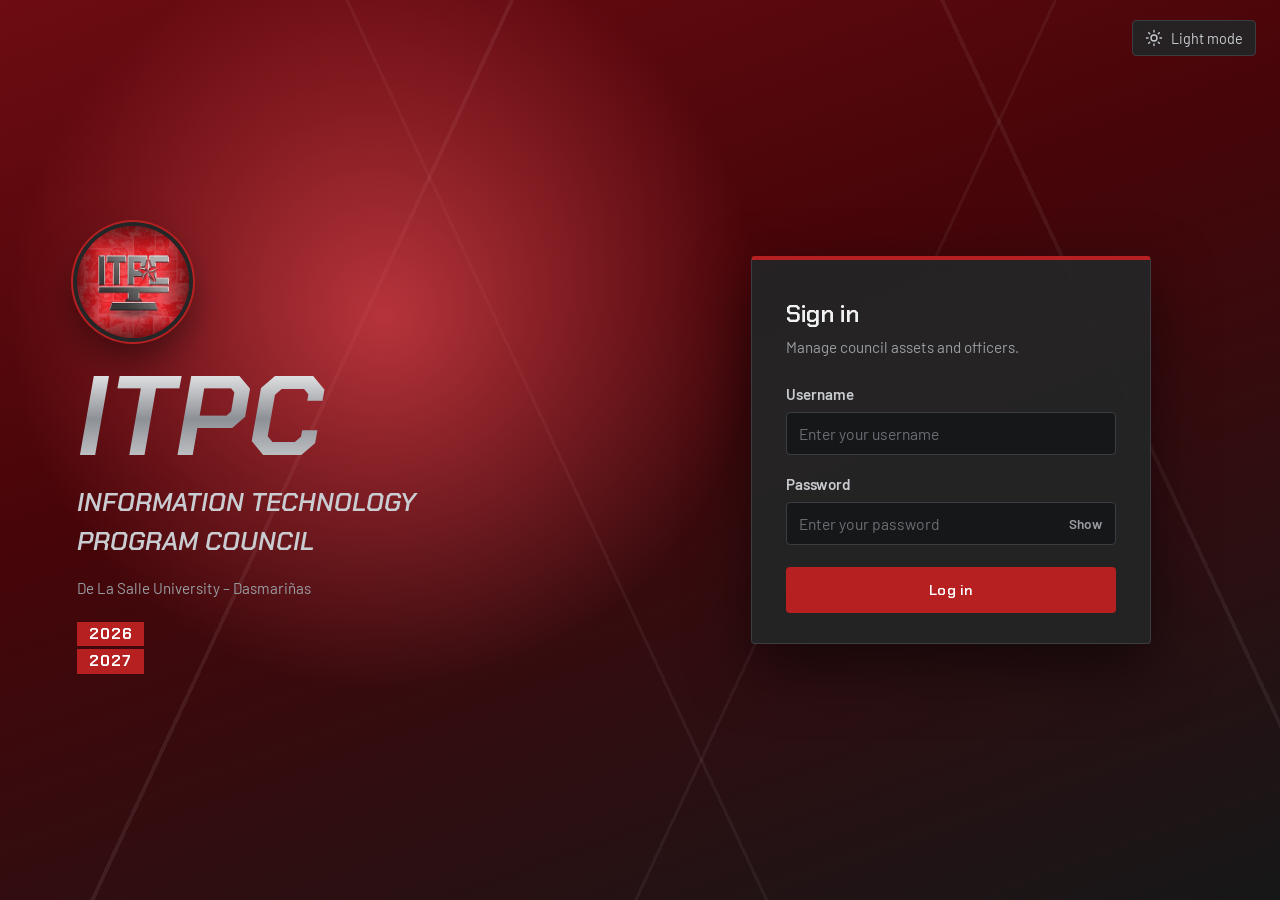
==== index.html @ 414f59ed "return of files changes: returning the files to the new repository." ====
<!doctype html>
<html lang="en">
  <head>
    <meta charset="UTF-8" />
    <meta name="viewport" content="width=device-width, initial-scale=1.0" />
    <title>ITPC — Log in</title>
    <link rel="icon" type="image/png" href="assets/favicon.png" />
    <link rel="preconnect" href="https://fonts.googleapis.com" />
    <link rel="preconnect" href="https://fonts.gstatic.com" crossorigin />
    <link
      href="https://fonts.googleapis.com/css2?family=Barlow:wght@400;500;600&family=Chakra+Petch:ital,wght@0,500;0,600;0,700;1,600;1,700&display=swap"
      rel="stylesheet"
    />
    <script>
      document.documentElement.setAttribute(
        "data-theme",
        localStorage.getItem("itpc_theme") || "dark",
      );
    </script>
    <link rel="stylesheet" href="css/style.css" />
  </head>
  <body>
    <!--
    LOGIN PAGE
    - Front-end only. Accounts are stored as salted password hashes in
      js/auth.js (ACCOUNTS); the login check, lockout and sessions live there too.
    - The red glow follows your mouse (see setupLoginSpotlight in main.js).
  -->

    <main class="login-screen" id="loginScreen">
      <button
        type="button"
        class="theme-toggle"
        id="themeToggle"
        aria-pressed="false"
      >
        <svg class="to-light" viewBox="0 0 24 24" aria-hidden="true">
          <circle cx="12" cy="12" r="4" />
          <path
            d="M12 2v2M12 20v2M4.9 4.9l1.4 1.4M17.7 17.7l1.4 1.4M2 12h2M20 12h2M4.9 19.1l1.4-1.4M17.7 6.3l1.4-1.4"
          />
        </svg>
        <svg class="to-dark" viewBox="0 0 24 24" aria-hidden="true">
          <path d="M21 12.8A9 9 0 1 1 11.2 3a7 7 0 0 0 9.8 9.8z" />
        </svg>
        <span class="to-light">Light mode</span>
        <span class="to-dark">Dark mode</span>
      </button>
      <div class="login-bg" aria-hidden="true"></div>

      <section class="login-hero">
        <img
          class="hero-logo"
          src="assets/itpc-logo.png"
          alt="ITPC logo"
          width="112"
          height="112"
        />
        <h1 class="wordmark">ITPC</h1>
        <p class="hero-name">Information Technology Program Council</p>
        <p class="hero-school">De La Salle University – Dasmariñas</p>
        <div class="year-tags" aria-label="Academic year 2026 to 2027">
          <span>2026</span><span>2027</span>
        </div>
      </section>

      <section class="login-card" id="loginCard">
        <h2>Sign in</h2>
        <p>Manage council assets and officers.</p>

        <p id="loginNotice" class="form-notice" role="status" hidden></p>

        <form id="loginForm" novalidate>
          <div class="form-field">
            <label for="username">Username</label>
            <input
              type="text"
              id="username"
              name="username"
              placeholder="Enter your username"
              autocomplete="username"
            />
          </div>

          <div class="form-field">
            <label for="password">Password</label>
            <div class="password-wrap">
              <input
                type="password"
                id="password"
                name="password"
                placeholder="Enter your password"
                autocomplete="current-password"
              />
              <button
                type="button"
                class="toggle-password"
                id="togglePassword"
                aria-label="Show password"
              >
                Show
              </button>
            </div>
          </div>

          <p id="loginError" class="form-error" role="alert" hidden></p>

          <button type="submit" class="btn btn-primary">Log in</button>
        </form>
      </section>
    </main>

    <!-- auth.js must come first: main.js depends on it -->
    <script src="js/auth.js"></script>
    <script src="js/main.js"></script>
  </body>
</html>
---- css/style.css ----
/* ==========================================================================
   ITPC ERP — Stylesheet
   Colors are taken from the DLSUD ITPC Facebook page (red banner, charcoal
   profile area, brushed-steel lettering).

   Sections: 1 Tokens & base · 2 Typography · 3 Layout · 4 Sidebar ·
   5 Buttons & forms · 6 Cards & panels · 7 Toolbar · 8 Table ·
   9 Dashboard widgets · 10 Toast & modals · 11 Login · 12 Motion ·
   13 Responsive
   ========================================================================== */

/* ---------- 1. Tokens & base ----------
   Every color lives here as a CSS variable. To re-theme the site, change
   these values only — nothing else in the file has a hardcoded color
   (except a few rgba() shadows). */
:root {
  /* Brand palette (sampled from the ITPC page) */
  --crimson: #b62021; /* main red of the banner */
  --crimson-bright: #da434c; /* highlight red, hover states */
  --maroon: #470509; /* deep red, backgrounds & glows */

  --ink: #161718; /* page background */
  --charcoal: #232527; /* panels (same dark as the FB profile area) */
  --charcoal-raised: #2c2f32; /* inputs, hovered rows */
  --line: #3a3d42; /* borders and dividers */

  --steel: #9a9ea3; /* muted text (the brushed-metal gray) */
  --steel-light: #c9ccd0;
  --text: #f1f2f3;

  --ok: #56b587; /* "In Stock" / "Active" */
  --ok-soft: rgba(86, 181, 135, 0.14);
  --danger-soft: rgba(218, 67, 76, 0.16);

  /* Fonts. Chakra Petch is the closest free match to the angular, italic
     lettering on the ITPC banner. Barlow is the readable body font. */
  --font-display: "Chakra Petch", "Bahnschrift", "Segoe UI", Arial, sans-serif;
  --font-body: "Barlow", "Segoe UI", Roboto, Helvetica, Arial, sans-serif;

  --radius: 4px;
  --sidebar-width: 244px;
  --transition: 0.18s ease;

  /* Tokens for colors that used to be hardcoded (so light mode can change them) */
  --hover-text: #ffffff;
  --hover-bg: rgba(255, 255, 255, 0.05);
  --placeholder: #6b6f75;
  --on-accent: #ffffff; /* text that sits on crimson/maroon */
  --login-card-bg: rgba(35, 37, 39, 0.92);
  --login-wash: linear-gradient(
    160deg,
    #6d0c12 0%,
    var(--maroon) 40%,
    var(--ink) 100%
  );
  --wordmark-grad: linear-gradient(
    180deg,
    #f3f4f5 0%,
    #8d9095 52%,
    #cfd1d4 100%
  );

  color-scheme: dark; /* makes native dropdowns, scrollbars, number spinners dark */
}

/* Light theme: only the variables change. Toggled by data-theme="light" on <html>. */
:root[data-theme="light"] {
  --crimson-bright: #c62830; /* slightly deeper so it's readable on white */

  --ink: #f2f3f5;
  --charcoal: #ffffff;
  --charcoal-raised: #eceef1;
  --line: #d6d9de;

  --steel: #5f646b;
  --steel-light: #3c4045;
  --text: #1b1c1e;

  --ok: #2e8f63;
  --ok-soft: rgba(46, 143, 99, 0.14);
  --danger-soft: rgba(182, 32, 33, 0.1);

  --hover-text: #111213;
  --hover-bg: rgba(0, 0, 0, 0.05);
  --placeholder: #8a8f96;
  --login-card-bg: rgba(255, 255, 255, 0.94);
  --login-wash: linear-gradient(
    160deg,
    #f4d3d6 0%,
    #f3e3e4 40%,
    var(--ink) 100%
  );
  --wordmark-grad: linear-gradient(
    180deg,
    #4a4d52 0%,
    #1f2226 52%,
    #5b5f65 100%
  );

  color-scheme: light;
}

* {
  box-sizing: border-box;
  margin: 0;
  padding: 0;
}

body {
  font-family: var(--font-body);
  color: var(--text);
  background: var(--ink);
  line-height: 1.5;
  -webkit-font-smoothing: antialiased;
}

a {
  color: inherit;
  text-decoration: none;
}

ul {
  list-style: none;
}

img {
  max-width: 100%;
  display: block;
}

button {
  font-family: inherit;
}

:focus-visible {
  outline: 2px solid var(--crimson-bright);
  outline-offset: 2px;
}

/* ---------- 2. Typography ----------
   Headings copy the banner: bold, italic, angular. */
h1 {
  font-family: var(--font-display);
  font-size: 2rem;
  font-weight: 700;
  font-style: italic;
  text-transform: uppercase;
  letter-spacing: 0.01em;
  line-height: 1.1;
}

h2 {
  font-family: var(--font-display);
  font-size: 1.2rem;
  font-weight: 600;
}

h3 {
  font-family: var(--font-display);
  font-size: 1.05rem;
  font-weight: 600;
}

p,
label,
td,
th {
  font-size: 0.95rem;
}
small {
  font-size: 0.8rem;
  color: var(--steel);
}

/* ---------- 3. App shell layout ---------- */
.app-shell {
  display: flex;
  min-height: 100vh;
}

.main-content {
  flex: 1;
  min-width: 0;
  padding: 36px 44px 56px;
  max-width: 1180px;
}

.page-header {
  display: flex;
  justify-content: space-between;
  align-items: flex-end;
  flex-wrap: wrap;
  gap: 14px;
  margin-bottom: 28px;
}

.page-header p {
  color: var(--steel);
  margin-top: 6px;
}

/* The little red bar under each page title echoes the red "2026/2027"
   blocks on the banner. */
.page-header h1::after {
  content: "";
  display: block;
  width: 56px;
  height: 4px;
  margin-top: 10px;
  background: var(--crimson);
  transform: skewX(-25deg);
}

/* ---------- 4. Sidebar ---------- */
.sidebar {
  width: var(--sidebar-width);
  background: var(--charcoal);
  border-right: 1px solid var(--line);
  flex-shrink: 0;
  padding: 24px 0 20px;
  display: flex;
  flex-direction: column;
  position: sticky;
  top: 0;
  height: 100vh; /* stays put while the page content scrolls */
}

.sidebar-brand {
  display: flex;
  align-items: center;
  gap: 12px;
  padding: 0 22px 22px;
  border-bottom: 1px solid var(--line);
  margin-bottom: 14px;
}

.sidebar-brand img {
  width: 42px;
  height: 42px;
  border-radius: 50%;
  box-shadow:
    0 0 0 2px var(--ink),
    0 0 0 3px var(--crimson);
}

.brand-text strong {
  display: block;
  font-family: var(--font-display);
  font-style: italic;
  font-size: 1.35rem;
  line-height: 1;
  letter-spacing: 0.04em;
}

.brand-text small {
  display: block;
  margin-top: 4px;
}

.sidebar-nav {
  flex: 1;
}

.sidebar-nav li a {
  display: flex;
  align-items: center;
  gap: 12px;
  padding: 12px 22px;
  font-size: 0.98rem;
  color: var(--steel-light);
  border-left: 3px solid transparent;
  transition:
    background var(--transition),
    padding-left var(--transition),
    color var(--transition);
}

.sidebar-nav li a:hover {
  background: var(--hover-bg);
  padding-left: 27px;
  color: var(--hover-text);
}

/* main.js adds this class to the link of the page you're on */
.sidebar-nav li a.is-active {
  background: linear-gradient(90deg, rgba(182, 32, 33, 0.28), transparent);
  border-left-color: var(--crimson-bright);
  color: var(--hover-text);
  font-weight: 600;
}

.nav-icon {
  width: 19px;
  height: 19px;
  flex-shrink: 0;
  fill: none;
  stroke: currentColor;
  stroke-width: 1.8;
  stroke-linecap: round;
  stroke-linejoin: round;
}

.sidebar-footer {
  padding: 14px 22px 0;
  border-top: 1px solid var(--line);
}

.user-chip {
  display: flex;
  align-items: center;
  gap: 10px;
  margin-bottom: 6px;
}

.user-avatar {
  width: 34px;
  height: 34px;
  border-radius: 50%;
  display: grid;
  place-items: center;
  background: var(--crimson);
  color: var(--on-accent);
  font-family: var(--font-display);
  font-weight: 700;
  flex-shrink: 0;
}

.user-chip strong {
  display: block;
  font-size: 0.95rem;
  line-height: 1.2;
}

.sidebar-footer a {
  display: block;
  padding: 8px 0;
  font-size: 0.9rem;
  color: var(--steel);
  transition: color var(--transition);
}

.sidebar-footer a:hover {
  color: var(--crimson-bright);
}

/* ---------- 5. Buttons & forms ---------- */
.btn {
  display: inline-block;
  padding: 10px 20px;
  border-radius: var(--radius);
  border: 1px solid transparent;
  font-family: var(--font-display);
  font-size: 0.9rem;
  font-weight: 600;
  letter-spacing: 0.03em;
  cursor: pointer;
  transition:
    background var(--transition),
    transform var(--transition),
    box-shadow var(--transition),
    border-color var(--transition);
}

.btn:hover {
  transform: translateY(-1px);
}
.btn:active {
  transform: translateY(0);
}

.btn-primary {
  background: var(--crimson);
  color: #ffffff;
}

.btn-primary:hover {
  background: var(--crimson-bright);
  box-shadow: 0 4px 16px rgba(218, 67, 76, 0.35);
}

.btn-secondary {
  background: transparent;
  border-color: var(--line);
  color: var(--steel-light);
}

.btn-secondary:hover {
  border-color: var(--steel);
  color: var(--hover-text);
}

.form-field {
  margin-bottom: 18px;
}

.form-field label {
  display: block;
  margin-bottom: 6px;
  font-weight: 600;
  color: var(--steel-light);
}

.form-field input,
.form-field select {
  width: 100%;
  padding: 11px 12px;
  border: 1px solid var(--line);
  border-radius: var(--radius);
  font-family: inherit;
  font-size: 0.98rem;
  color: var(--text);
  background: var(--ink);
  transition:
    border-color var(--transition),
    box-shadow var(--transition);
}

.form-field input::placeholder {
  color: var(--placeholder);
}

.form-field input:focus,
.form-field select:focus {
  outline: none;
  border-color: var(--crimson-bright);
  box-shadow: 0 0 0 3px rgba(218, 67, 76, 0.25);
}

.form-error {
  color: var(--crimson-bright);
  font-size: 0.88rem;
  margin-bottom: 12px;
}

/* Hidden by default; body.is-admin (set by JS after login) reveals them.
   Using a body class means rows created later by JS are covered too. */
.admin-only {
  display: none !important;
}

body.is-admin .admin-only {
  display: inline-block !important;
}

/* ---------- Theme toggle ---------- */
.theme-toggle {
  display: flex;
  align-items: center;
  gap: 8px;
  width: 100%;
  padding: 8px 0;
  background: none;
  border: none;
  cursor: pointer;
  font-size: 0.9rem;
  color: var(--steel);
  transition: color var(--transition);
}

.theme-toggle:hover {
  color: var(--crimson-bright);
}

.theme-toggle svg {
  width: 18px;
  height: 18px;
  flex-shrink: 0;
  fill: none;
  stroke: currentColor;
  stroke-width: 1.8;
  stroke-linecap: round;
  stroke-linejoin: round;
}

/* Dark mode shows "Light mode" (sun); light mode shows "Dark mode" (moon) */
.theme-toggle .to-dark {
  display: none;
}
:root[data-theme="light"] .theme-toggle .to-light {
  display: none;
}
:root[data-theme="light"] .theme-toggle .to-dark {
  display: inline-block;
}

/* Login page: floating button, top-right */
.login-screen .theme-toggle {
  position: absolute;
  top: 20px;
  right: 24px;
  z-index: 2;
  width: auto;
  padding: 8px 12px;
  border: 1px solid var(--line);
  border-radius: var(--radius);
  background: var(--login-card-bg);
  color: var(--steel-light);
}

/* ---------- 6. Cards & panels ---------- */
.stat-grid {
  display: grid;
  grid-template-columns: repeat(auto-fit, minmax(150px, 1fr));
  gap: 16px;
  margin-bottom: 24px;
}

.stat-card {
  position: relative;
  background: var(--charcoal);
  border: 1px solid var(--line);
  border-radius: var(--radius);
  padding: 20px 20px 18px;
  overflow: hidden;
  transition:
    transform var(--transition),
    border-color var(--transition);
}

/* Red corner tab in the top-right of every card */
.stat-card::after {
  content: "";
  position: absolute;
  top: 0;
  right: 0;
  width: 26px;
  height: 26px;
  background: linear-gradient(225deg, var(--crimson) 50%, transparent 50%);
}

.stat-card:hover {
  transform: translateY(-3px);
  border-color: var(--crimson);
}

.stat-card small {
  color: var(--steel-light);
  font-size: 0.85rem;
}

.stat-card .stat-value {
  font-family: var(--font-display);
  font-style: italic;
  font-size: 2.6rem;
  font-weight: 700;
  line-height: 1.1;
  margin-top: 4px;
}

.stat-card.alert .stat-value {
  color: var(--crimson-bright);
}

.panel {
  background: var(--charcoal);
  border: 1px solid var(--line);
  border-radius: var(--radius);
  padding: 22px 24px;
  margin-bottom: 24px;
  overflow-x: auto; /* wide tables scroll inside the panel, not the page */
}

.panel-header {
  display: flex;
  justify-content: space-between;
  align-items: center;
  gap: 12px;
  margin-bottom: 12px;
}

/* ---------- 7. Toolbar (search + filters) ---------- */
.toolbar {
  display: flex;
  justify-content: space-between;
  align-items: center;
  flex-wrap: wrap;
  gap: 12px;
  margin-bottom: 18px;
}

.search-wrap {
  position: relative;
  flex: 1 1 260px;
  max-width: 360px;
}

.search-wrap input {
  width: 100%;
  padding-right: 38px; /* room for the "/" hint */
}

/* Small "/" key hint inside the search box (press / to focus it) */
.search-wrap kbd {
  position: absolute;
  right: 10px;
  top: 50%;
  transform: translateY(-50%);
  font-family: var(--font-display);
  font-size: 0.78rem;
  color: var(--steel);
  border: 1px solid var(--line);
  border-radius: 3px;
  padding: 0 6px;
  pointer-events: none;
}

.toolbar-filters {
  display: flex;
  gap: 10px;
  flex-wrap: wrap;
  align-items: center;
}

.toolbar input,
.toolbar-filters select {
  padding: 9px 12px;
  border: 1px solid var(--line);
  border-radius: var(--radius);
  font-family: inherit;
  font-size: 0.92rem;
  color: var(--text);
  background: var(--charcoal);
  transition:
    border-color var(--transition),
    box-shadow var(--transition);
}

.toolbar input:focus,
.toolbar-filters select:focus {
  outline: none;
  border-color: var(--crimson-bright);
  box-shadow: 0 0 0 3px rgba(218, 67, 76, 0.25);
}

.result-count {
  font-size: 0.85rem;
  color: var(--steel);
  margin: 0 4px;
}

/* ---------- 8. Table ---------- */
table {
  width: 100%;
  border-collapse: collapse;
}

thead th {
  text-align: left;
  padding: 10px 12px;
  color: var(--steel);
  border-bottom: 2px solid var(--crimson);
  font-weight: 600;
  white-space: nowrap;
}

/* Sortable headers: JS sets aria-sort to "ascending" / "descending" */
thead th[data-sort] {
  cursor: pointer;
  user-select: none;
  transition: color var(--transition);
}

thead th[data-sort]:hover {
  color: var(--hover-text);
}

thead th[data-sort]::after {
  content: " \2195";
  opacity: 0.35;
}

thead th[aria-sort="ascending"]::after {
  content: " \2191";
  opacity: 1;
  color: var(--crimson-bright);
}

thead th[aria-sort="descending"]::after {
  content: " \2193";
  opacity: 1;
  color: var(--crimson-bright);
}

tbody td {
  padding: 13px 12px;
  border-bottom: 1px solid var(--line);
  vertical-align: middle;
}

tbody tr {
  transition:
    background var(--transition),
    box-shadow var(--transition);
}

/* A red bar slides in on the left of the row you hover */
tbody tr:hover {
  background: var(--charcoal-raised);
  box-shadow: inset 3px 0 0 var(--crimson);
}

tbody td a {
  color: var(--crimson-bright);
  font-weight: 600;
  margin-right: 12px;
  white-space: nowrap;
}

tbody td a:hover {
  text-decoration: underline;
}

tbody td a.delete-link {
  color: var(--steel);
}
tbody td a.delete-link:hover {
  color: var(--crimson-bright);
}

.status-badge {
  display: inline-block;
  padding: 3px 11px;
  border-radius: 999px;
  font-size: 0.8rem;
  font-weight: 600;
}

.status-ok {
  background: var(--ok-soft);
  color: var(--ok);
}

.status-low {
  background: var(--danger-soft);
  color: var(--crimson-bright);
}

/* Quantity cell: number + small bar showing how full the stock is */
.qty-cell {
  display: flex;
  align-items: center;
  gap: 10px;
}

.qty-cell b {
  min-width: 2ch;
  font-weight: 600;
}

.meter {
  flex: 1;
  min-width: 56px;
  max-width: 110px;
  height: 6px;
  border-radius: 3px;
  background: var(--ink);
  overflow: hidden;
}

.meter > i {
  display: block;
  height: 100%;
  background: var(--ok);
  border-radius: 3px;
  transition: width 0.6s ease;
}

.meter.is-low > i {
  background: var(--crimson-bright);
}

/* Name cell on the Officers page: round initials + name */
.person {
  display: flex;
  align-items: center;
  gap: 12px;
}

.person .user-avatar {
  width: 34px;
  height: 34px;
  font-size: 0.85rem;
  background: var(--maroon);
  border: 1px solid var(--crimson);
}

.empty-state {
  text-align: center;
  padding: 36px 12px 12px;
  color: var(--steel);
}

.empty-state strong {
  display: block;
  color: var(--text);
  font-size: 1rem;
  margin-bottom: 4px;
}

/* ---------- 9. Dashboard widgets ---------- */
.dash-grid {
  display: grid;
  grid-template-columns: repeat(2, minmax(0, 1fr));
  gap: 24px;
}

.dash-grid .panel {
  margin-bottom: 0;
}

.quick-actions {
  display: flex;
  gap: 10px;
  flex-wrap: wrap;
}

/* Horizontal bar rows (stock levels, officers per committee) */
.bar-list li {
  margin-bottom: 14px;
}

.bar-list li:last-child {
  margin-bottom: 0;
}

.bar-label {
  display: flex;
  justify-content: space-between;
  gap: 12px;
  font-size: 0.9rem;
  margin-bottom: 5px;
}

.bar-label span:last-child {
  color: var(--steel);
  font-variant-numeric: tabular-nums;
}

.bar-track {
  height: 8px;
  background: var(--ink);
  border-radius: 4px;
  overflow: hidden;
}

.bar-track > i {
  display: block;
  height: 100%;
  width: 0; /* JS sets the real width after load so the bar grows in */
  background: var(--steel);
  border-radius: 4px;
  transition: width 0.8s cubic-bezier(0.2, 0.8, 0.2, 1);
}

.bar-track > i.is-low {
  background: var(--crimson-bright);
}
.bar-track > i.is-ok {
  background: var(--ok);
}

.activity-list li {
  display: flex;
  align-items: flex-start;
  gap: 12px;
  padding: 11px 0;
  border-bottom: 1px solid var(--line);
  font-size: 0.93rem;
}

.activity-list li:last-child {
  border-bottom: none;
}

/* Colored dot = type of action (add / edit / delete) */
.activity-dot {
  width: 9px;
  height: 9px;
  margin-top: 7px;
  border-radius: 50%;
  background: var(--steel);
  flex-shrink: 0;
}

.activity-dot.is-add {
  background: var(--ok);
}
.activity-dot.is-delete {
  background: var(--crimson-bright);
}

.activity-list span.msg {
  flex: 1;
}

.activity-list time {
  color: var(--steel);
  font-size: 0.8rem;
  white-space: nowrap;
  margin-top: 2px;
}

/* ---------- 10. Toast & modals ---------- */
.toast {
  position: fixed;
  bottom: 24px;
  right: 24px;
  background: var(--charcoal-raised);
  color: var(--text);
  padding: 13px 18px;
  border-radius: var(--radius);
  border-left: 4px solid var(--crimson);
  box-shadow: 0 10px 30px rgba(0, 0, 0, 0.5);
  font-size: 0.93rem;
  opacity: 0;
  transform: translateY(10px);
  transition:
    opacity 0.2s ease,
    transform 0.2s ease;
  pointer-events: none;
  z-index: 200;
}

.toast.is-visible {
  opacity: 1;
  transform: translateY(0);
}

.modal-overlay {
  position: fixed;
  inset: 0;
  background: rgba(10, 10, 11, 0.72);
  display: none;
  align-items: center;
  justify-content: center;
  padding: 16px;
  z-index: 100;
}

.modal-overlay.is-open {
  display: flex;
  animation: fade-in 0.15s ease;
}

.modal-box {
  position: relative;
  background: var(--charcoal);
  border: 1px solid var(--line);
  border-top: 4px solid var(--crimson);
  border-radius: var(--radius);
  padding: 28px;
  width: 100%;
  max-width: 440px;
  max-height: 88vh;
  overflow-y: auto;
  box-shadow: 0 24px 60px rgba(0, 0, 0, 0.55);
}

.modal-overlay.is-open .modal-box {
  animation: pop-in 0.2s ease;
}

.modal-box h2 {
  margin-bottom: 16px;
  padding-right: 28px;
}

.modal-box li {
  display: flex;
  justify-content: space-between;
  gap: 16px;
  padding: 9px 0;
  border-bottom: 1px solid var(--line);
}

.modal-box li span:first-child {
  color: var(--steel);
}

.modal-close {
  position: absolute;
  top: 14px;
  right: 16px;
  background: none;
  border: none;
  font-size: 1.5rem;
  line-height: 1;
  cursor: pointer;
  color: var(--steel);
  transition: color var(--transition);
}

.modal-close:hover {
  color: var(--hover-text);
}

.modal-box form .btn-primary {
  width: 100%;
  margin-top: 4px;
}

/* ---------- 11. Login page ----------
   The one "wow" screen: a comic-panel background (like the ITPC banner) with
   a red spotlight that follows your mouse. main.js updates --mx / --my. */
.login-screen {
  position: relative;
  min-height: 100vh;
  display: grid;
  grid-template-columns: 1.15fr 1fr;
  align-items: center;
  gap: 40px;
  padding: 40px 6vw;
  overflow: hidden;
  background: var(--ink);
  --mx: 30%;
  --my: 35%;
}

.login-bg {
  position: absolute;
  inset: 0;
  z-index: 0;
  background:
    /* the spotlight that follows the cursor */
    radial-gradient(
      520px circle at var(--mx) var(--my),
      rgba(218, 67, 76, 0.75),
      transparent 72%
    ),
    /* thin diagonal "panel edges" like the comic collage on the banner */
    linear-gradient(
        115deg,
        transparent 0 30%,
        rgba(255, 255, 255, 0.07) 30% 30.25%,
        transparent 30.25% 62%,
        rgba(255, 255, 255, 0.05) 62% 62.2%,
        transparent 62.2%
      ),
    linear-gradient(
      65deg,
      transparent 0 45%,
      rgba(255, 255, 255, 0.05) 45% 45.2%,
      transparent 45.2% 80%,
      rgba(255, 255, 255, 0.06) 80% 80.25%,
      transparent 80.25%
    ),
    /* base red-to-black wash */ var(--login-wash);
}

.login-hero,
.login-card {
  position: relative;
  z-index: 1;
}

.hero-logo {
  width: 112px;
  height: 112px;
  border-radius: 50%;
  box-shadow:
    0 0 0 4px var(--charcoal),
    0 0 0 6px var(--crimson),
    0 18px 40px rgba(0, 0, 0, 0.5);
  margin-bottom: 26px;
}

/* Brushed-steel gradient text, like the banner lettering */
.wordmark {
  font-size: clamp(3.5rem, 9vw, 7rem);
  line-height: 0.95;
  padding-right: 0.08em; /* italic text overhangs; this stops the last letter clipping */
  background: var(--wordmark-grad);
  -webkit-background-clip: text;
  background-clip: text;
  color: transparent;
}

.wordmark::after {
  display: none;
}

.hero-name {
  margin-top: 14px;
  font-family: var(--font-display);
  font-size: clamp(1.1rem, 2.2vw, 1.6rem);
  font-weight: 600;
  font-style: italic;
  text-transform: uppercase;
  color: var(--steel-light);
  max-width: 22ch;
}

.hero-school {
  margin-top: 16px;
  color: var(--steel);
}

/* Red year tags copied from the banner: "2026" over "2027" */
.year-tags {
  display: inline-flex;
  flex-direction: column;
  gap: 3px;
  margin-top: 22px;
}

.year-tags span {
  background: var(--crimson);
  color: var(--on-accent);
  font-family: var(--font-display);
  font-weight: 700;
  font-size: 0.95rem;
  padding: 1px 12px;
  letter-spacing: 0.06em;
}

.login-card {
  justify-self: center;
  width: 100%;
  max-width: 400px;
  background: var(--login-card-bg);
  border: 1px solid var(--line);
  border-top: 4px solid var(--crimson);
  padding: 36px 34px 30px;
  border-radius: var(--radius);
  box-shadow: 0 24px 60px rgba(0, 0, 0, 0.5);
}

.login-card h2 {
  font-size: 1.5rem;
  margin-bottom: 4px;
}

.login-card > p {
  color: var(--steel);
  margin-bottom: 24px;
}

.login-card .btn-primary {
  width: 100%;
  padding: 13px;
  margin-top: 4px;
}

/* Password box with a Show/Hide button inside it */
.password-wrap {
  position: relative;
}
.password-wrap input {
  padding-right: 64px;
}

.toggle-password {
  position: absolute;
  right: 6px;
  top: 50%;
  transform: translateY(-50%);
  background: none;
  border: none;
  color: var(--steel);
  font-size: 0.85rem;
  font-weight: 600;
  padding: 6px 8px;
  cursor: pointer;
}

.toggle-password:hover {
  color: var(--hover-text);
}

/* Demo account shortcuts: click to fill the form (handy when presenting) */
.demo-accounts {
  margin-top: 20px;
  padding-top: 18px;
  border-top: 1px solid var(--line);
}

.demo-accounts small {
  display: block;
  margin-bottom: 10px;
}

.demo-buttons {
  display: flex;
  gap: 8px;
}

.demo-buttons .btn {
  flex: 1;
  padding: 8px 10px;
  font-size: 0.85rem;
}

/* Wrong password: the card shakes once */
.login-card.is-shaking {
  animation: shake 0.4s ease;
}

/* ---------- 9b. Events & calendar ---------- */
:root {
  --ev-meeting: var(--crimson-bright);
  --ev-workshop: var(--ok);
  --ev-seminar: #5b9bd5;
  --ev-social: #e0a63a;
}

/* Textareas and side-by-side fields share the form-field look */
.form-field textarea {
  width: 100%;
  padding: 11px 12px;
  border: 1px solid var(--line);
  border-radius: var(--radius);
  font-family: inherit;
  font-size: 0.98rem;
  color: var(--text);
  background: var(--ink);
  resize: vertical;
  transition:
    border-color var(--transition),
    box-shadow var(--transition);
}

.form-field textarea:focus {
  outline: none;
  border-color: var(--crimson-bright);
  box-shadow: 0 0 0 3px rgba(218, 67, 76, 0.25);
}

.form-row {
  display: grid;
  grid-template-columns: 1fr 1fr;
  gap: 12px;
}

/* .btn sets display, which would otherwise beat the hidden attribute */
.btn[hidden] {
  display: none;
}

.events-layout {
  display: grid;
  grid-template-columns: minmax(0, 1.5fr) minmax(0, 1fr);
  gap: 24px;
  align-items: start;
}

.events-layout .panel {
  margin-bottom: 0;
}

.cal-header {
  display: flex;
  justify-content: space-between;
  align-items: center;
  gap: 12px;
  margin-bottom: 16px;
}

.cal-nav {
  display: flex;
  gap: 6px;
}

.cal-nav .btn {
  padding: 6px 12px;
}

.cal-weekdays,
.cal-grid {
  display: grid;
  grid-template-columns: repeat(7, minmax(0, 1fr));
  gap: 4px;
}

.cal-weekdays span {
  text-align: center;
  font-size: 0.78rem;
  font-weight: 600;
  text-transform: uppercase;
  letter-spacing: 0.06em;
  color: var(--steel);
  padding-bottom: 6px;
}

.cal-cell {
  display: flex;
  flex-direction: column;
  align-items: flex-start;
  justify-content: space-between;
  min-height: 68px;
  padding: 6px 8px;
  border: 1px solid var(--line);
  border-radius: var(--radius);
  background: var(--ink);
  color: var(--text);
  font-family: inherit;
  text-align: left;
  cursor: pointer;
  transition:
    background var(--transition),
    border-color var(--transition);
}

.cal-cell.is-empty {
  background: transparent;
  border-color: transparent;
  cursor: default;
}

.cal-cell:not(.is-empty):hover {
  background: var(--charcoal-raised);
  border-color: var(--steel);
}

.cal-cell.is-today {
  border-color: var(--crimson-bright);
}

.cal-cell.is-today .cal-day {
  background: var(--crimson);
  color: var(--on-accent);
  border-radius: 50%;
  width: 24px;
  height: 24px;
  display: grid;
  place-items: center;
  margin: -2px 0 0 -4px;
}

.cal-cell.is-selected {
  background: var(--charcoal-raised);
  box-shadow: inset 0 0 0 2px var(--crimson-bright);
}

.cal-day {
  font-size: 0.9rem;
  font-weight: 600;
}

.cal-dots {
  display: flex;
  align-items: center;
  gap: 3px;
  min-height: 8px;
}

.cal-dots em {
  font-style: normal;
  font-size: 0.7rem;
  color: var(--steel);
}

.dot {
  display: inline-block;
  width: 8px;
  height: 8px;
  border-radius: 50%;
  background: var(--steel);
}

.dot.type-meeting {
  background: var(--ev-meeting);
}
.dot.type-workshop {
  background: var(--ev-workshop);
}
.dot.type-seminar {
  background: var(--ev-seminar);
}
.dot.type-social {
  background: var(--ev-social);
}

.cal-legend {
  display: flex;
  flex-wrap: wrap;
  gap: 16px;
  margin-top: 16px;
  font-size: 0.82rem;
  color: var(--steel);
}

.cal-legend li {
  display: flex;
  align-items: center;
  gap: 6px;
}

/* Event rows: used on the Events page and in the Dashboard widget */
.event-item {
  display: flex;
  align-items: center;
  gap: 14px;
  padding: 12px 0;
  border-bottom: 1px solid var(--line);
}

.event-item:last-child {
  border-bottom: none;
}

.event-item.is-past {
  opacity: 0.55;
}

.event-date {
  flex-shrink: 0;
  width: 48px;
  padding: 6px 0;
  text-align: center;
  border: 1px solid var(--line);
  border-top: 3px solid var(--crimson);
  border-radius: var(--radius);
  background: var(--ink);
}

.event-date b {
  display: block;
  font-family: var(--font-display);
  font-size: 1.2rem;
  line-height: 1;
}

.event-date span {
  font-size: 0.72rem;
  text-transform: uppercase;
  letter-spacing: 0.06em;
  color: var(--steel);
}

.event-info {
  flex: 1;
  min-width: 0;
}

.event-info strong {
  display: block;
}

.event-info small {
  display: block;
  color: var(--steel);
  margin: 2px 0 6px;
}

.event-tag {
  display: inline-block;
  padding: 1px 9px;
  border-radius: 999px;
  font-size: 0.72rem;
  font-weight: 600;
  border: 1px solid currentColor;
}

.event-tag.type-meeting {
  color: var(--ev-meeting);
}
.event-tag.type-workshop {
  color: var(--ev-workshop);
}
.event-tag.type-seminar {
  color: var(--ev-seminar);
}
.event-tag.type-social {
  color: var(--ev-social);
}

.event-actions {
  display: flex;
  gap: 12px;
  flex-shrink: 0;
  font-size: 0.9rem;
}

.event-actions a {
  color: var(--crimson-bright);
  font-weight: 600;
}

.event-actions a.delete-link {
  color: var(--steel);
}
.event-actions a.delete-link:hover {
  color: var(--crimson-bright);
}

/* Dashboard: low stock alert rows */
.low-list li {
  display: flex;
  align-items: center;
  gap: 14px;
  padding: 11px 0;
  border-bottom: 1px solid var(--line);
}

.low-list li:last-child {
  border-bottom: none;
}

.low-info {
  flex: 1;
  min-width: 0;
}

.low-info strong {
  display: block;
}

.low-info small {
  color: var(--steel);
}

.low-list .meter {
  flex: 0 0 72px;
  min-width: 0;
}

.low-list .status-badge {
  white-space: nowrap;
}

@media (max-width: 1000px) {
  .events-layout {
    grid-template-columns: 1fr;
  }
}

@media (max-width: 480px) {
  .cal-cell {
    min-height: 52px;
    padding: 4px;
  }
  .cal-weekdays span {
    font-size: 0.68rem;
  }
  .form-row {
    grid-template-columns: 1fr;
  }
  .event-item {
    flex-wrap: wrap;
  }
  .event-actions {
    width: 100%;
    padding-left: 62px;
  }
}

/* ---------- 12. Motion ----------
   Kept deliberately small: one entrance on the login screen, bars that grow
   on the dashboard, and hover/click feedback. Everything is switched off for
   people who ask their device for reduced motion. */
@keyframes fade-in {
  from {
    opacity: 0;
  }
  to {
    opacity: 1;
  }
}

@keyframes pop-in {
  from {
    opacity: 0;
    transform: translateY(8px) scale(0.98);
  }
  to {
    opacity: 1;
    transform: translateY(0) scale(1);
  }
}

@keyframes slide-in-left {
  from {
    opacity: 0;
    transform: translateX(-28px);
  }
  to {
    opacity: 1;
    transform: translateX(0);
  }
}

@keyframes shake {
  0%,
  100% {
    transform: translateX(0);
  }
  20%,
  60% {
    transform: translateX(-8px);
  }
  40%,
  80% {
    transform: translateX(8px);
  }
}

.login-hero {
  animation: slide-in-left 0.7s cubic-bezier(0.2, 0.8, 0.2, 1) both;
}
.login-card {
  animation: pop-in 0.5s ease 0.25s both;
}

/* Dashboard stat cards rise in one after the other */
.stat-grid .stat-card {
  animation: pop-in 0.4s ease both;
}
.stat-grid .stat-card:nth-child(2) {
  animation-delay: 0.06s;
}
.stat-grid .stat-card:nth-child(3) {
  animation-delay: 0.12s;
}
.stat-grid .stat-card:nth-child(4) {
  animation-delay: 0.18s;
}

@media (prefers-reduced-motion: reduce) {
  *,
  *::before,
  *::after {
    animation: none !important;
    transition: none !important;
  }
}

/* ---------- 13. Responsive ---------- */
@media (max-width: 900px) {
  .login-screen {
    grid-template-columns: 1fr;
    gap: 28px;
    padding: 32px 20px;
  }

  .hero-logo {
    width: 84px;
    height: 84px;
    margin-bottom: 16px;
  }
  .dash-grid {
    grid-template-columns: 1fr;
  }
}

@media (max-width: 768px) {
  .app-shell {
    flex-direction: column;
  }

  /* The sidebar turns into a top bar */
  .sidebar {
    position: static;
    width: 100%;
    height: auto;
    flex-direction: row;
    align-items: center;
    padding: 10px 16px;
    overflow-x: auto;
    border-right: none;
    border-bottom: 1px solid var(--line);
  }

  .sidebar-brand {
    border-bottom: none;
    padding: 0 14px 0 0;
    margin-bottom: 0;
    white-space: nowrap;
  }

  .sidebar-brand img {
    width: 34px;
    height: 34px;
  }
  .brand-text small {
    display: none;
  }

  .sidebar-nav {
    display: flex;
  }

  .sidebar-nav li a {
    padding: 8px 14px;
    border-left: none;
    border-bottom: 3px solid transparent;
    white-space: nowrap;
  }

  .sidebar-nav li a:hover {
    padding-left: 14px;
  }

  .sidebar-nav li a.is-active {
    background: none;
    border-bottom-color: var(--crimson-bright);
  }

  /* Keep Log out reachable: it sits at the end of the top bar */
  .sidebar-footer {
    border-top: none;
    padding: 0 0 0 8px;
    margin-left: auto;
    white-space: nowrap;
  }

  .user-chip {
    display: none;
  }
  .sidebar-footer a {
    padding: 8px 10px;
  }
  .sidebar-footer .theme-toggle {
    width: auto;
    padding: 8px 10px;
  }
  .theme-toggle span {
    display: none !important; /* icon only in the top bar */
  }

  .main-content {
    padding: 24px 16px 40px;
  }
  h1 {
    font-size: 1.6rem;
  }

  .search-wrap {
    max-width: none;
  }
  .toast {
    left: 16px;
    right: 16px;
    bottom: 16px;
  }
}

@media (max-width: 480px) {
  .sidebar {
    padding: 10px 8px;
  }
  .sidebar-nav li a {
    padding: 8px 9px;
    font-size: 0.85rem;
  }
  .sidebar-footer a {
    padding: 8px;
    font-size: 0.85rem;
  }
  .nav-icon {
    display: none;
  }
  .brand-text {
    display: none;
  }
}

/* Very narrow phones: with 4 nav links the top bar no longer fits in one row.
   Brand + theme/Log out stay on the first row, the links get their own row. */
@media (max-width: 400px) {
  .sidebar {
    flex-wrap: wrap;
    row-gap: 4px;
  }
  .sidebar-brand {
    margin-right: auto;
    padding-right: 0;
  }
  .sidebar-footer {
    order: 2;
    margin-left: 0;
    padding-left: 0;
  }
  .sidebar-nav {
    order: 3;
    width: 100%;
    justify-content: space-around;
  }
}

/* ---------- 9c. Backup panel ---------- */
.backup-note {
  color: var(--steel);
  margin-bottom: 14px;
  max-width: 70ch;
}

.backup-note span {
  color: var(--steel-light);
  font-weight: 600;
}

#backupStatus {
  margin-top: 12px;
}

/* ---------- 9d. Printable report ----------
   Always light, whatever theme the app is in, so it prints cleanly. */
body.report-page {
  background: #e9eaec;
  color: #161718;
}

.report-toolbar {
  display: flex;
  justify-content: space-between;
  align-items: center;
  gap: 12px;
  max-width: 860px;
  margin: 20px auto 0;
  padding: 0 16px;
}

.report-toolbar .btn-secondary {
  background: #ffffff;
  color: #3c4045;
  border-color: #c9ccd0;
}

.report {
  max-width: 860px;
  margin: 16px auto 40px;
  padding: 40px 44px;
  background: #ffffff;
  color: #161718;
  box-shadow: 0 8px 30px rgba(0, 0, 0, 0.12);
  -webkit-print-color-adjust: exact;
  print-color-adjust: exact;
}

.report h1,
.report h2 {
  color: #161718;
}

.report h2 {
  font-size: 1.05rem;
  margin: 28px 0 10px;
  padding-bottom: 6px;
  border-bottom: 2px solid #b62021;
  break-after: avoid;
}

.report-head {
  display: flex;
  align-items: center;
  gap: 16px;
}

.report-head img {
  border-radius: 50%;
}

.report-head h1 {
  font-size: 1.7rem;
}

.report-head p {
  margin-top: 4px;
  color: #5f646b;
  font-size: 0.9rem;
}

.report-stats {
  display: grid;
  grid-template-columns: repeat(5, minmax(0, 1fr));
  gap: 10px;
  margin-top: 24px;
}

.report-stats div {
  padding: 10px 12px;
  border: 1px solid #d6d9de;
  border-top: 3px solid #b62021;
}

.report-stats b {
  display: block;
  font-family: var(--font-display);
  font-size: 1.5rem;
  line-height: 1.1;
}

.report-stats span {
  font-size: 0.78rem;
  color: #5f646b;
}

.report table {
  font-size: 0.9rem;
}

.report thead th {
  padding: 7px 8px;
  color: #3c4045;
  border-bottom: 1px solid #8a8f96;
  font-size: 0.8rem;
  text-transform: uppercase;
  letter-spacing: 0.04em;
}

.report tbody td {
  padding: 7px 8px;
  border-bottom: 1px solid #e1e3e6;
  vertical-align: top;
}

.report tbody tr:hover {
  background: none;
  box-shadow: none;
}

.report .r-low {
  color: #b62021;
}

.report-empty {
  color: #5f646b;
  font-style: italic;
}

.report-foot {
  margin-top: 32px;
  padding-top: 10px;
  border-top: 1px solid #d6d9de;
  font-size: 0.78rem;
  color: #5f646b;
}

@media (max-width: 700px) {
  .report {
    padding: 24px 18px;
  }
  .report-stats {
    grid-template-columns: repeat(2, minmax(0, 1fr));
  }
  .report table {
    display: block;
    overflow-x: auto;
  }
}

@media print {
  @page {
    margin: 14mm;
  }
  body.report-page {
    background: #ffffff;
  }
  .no-print {
    display: none !important;
  }
  .report {
    max-width: none;
    margin: 0;
    padding: 0;
    box-shadow: none;
  }
  .report-stats {
    grid-template-columns: repeat(5, minmax(0, 1fr));
  }
  .report table {
    display: table;
  }
  .report thead {
    display: table-header-group; /* repeat the header on every page */
  }
  .report tr {
    break-inside: avoid;
  }
}

/* ---------- 9e. Change log page ---------- */
.table-scroll {
  overflow-x: auto;
}

#logTable th,
#logTable td {
  vertical-align: top;
}

#logTable tbody td {
  padding: 12px;
}

.log-when {
  white-space: nowrap;
  color: var(--steel-light);
  font-size: 0.9rem;
}

.log-role {
  display: block;
  color: var(--steel);
  font-size: 0.78rem;
}

.log-action {
  display: inline-block;
  padding: 2px 10px;
  border-radius: 999px;
  font-size: 0.78rem;
  font-weight: 600;
  background: var(--charcoal-raised);
  color: var(--steel-light);
  border: 1px solid var(--line);
}

.log-action.is-add {
  background: var(--ok-soft);
  color: var(--ok);
  border-color: transparent;
}

.log-action.is-delete {
  background: var(--danger-soft);
  color: var(--crimson-bright);
  border-color: transparent;
}

.change-details {
  margin-top: 6px;
  font-size: 0.88rem;
  color: var(--steel-light);
}

.change-details li {
  padding: 1px 0;
  overflow-wrap: anywhere;
}

.change-details b {
  color: var(--steel);
  font-weight: 600;
}

.change-details del {
  text-decoration: line-through;
  color: var(--steel);
}

.change-details ins {
  text-decoration: none;
  color: var(--ok);
  font-weight: 600;
}

.log-date {
  display: flex;
  align-items: center;
  gap: 6px;
  font-size: 0.85rem;
  color: var(--steel);
}

.log-date input {
  padding: 8px 10px;
}

/* ---------- 9f. Integrity notices ---------- */
.integrity-banner {
  margin-bottom: 20px;
  padding: 12px 16px;
  border: 1px solid var(--crimson);
  border-left-width: 4px;
  border-radius: var(--radius);
  background: var(--danger-soft);
  color: var(--text);
  font-size: 0.92rem;
}

.log-action.is-integrity {
  background: var(--danger-soft);
  color: var(--crimson-bright);
  border-color: var(--crimson);
}
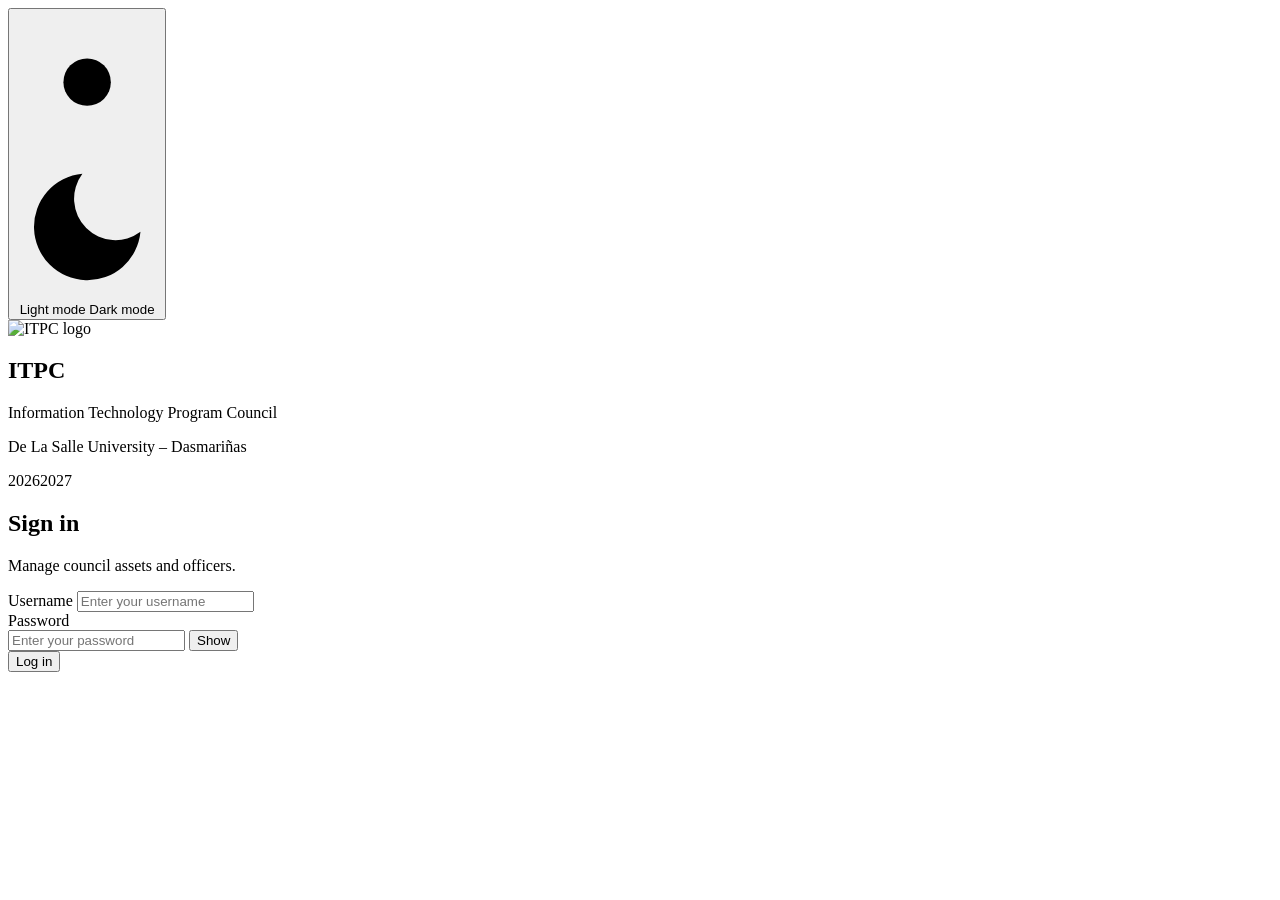
==== commit db717eb5: "Addition of DJango and PostGreSQL - Add a Django backend and API while keeping the existing HTML/CSS" ====
--- a/index.html
+++ b/index.html
@@ -4,7 +4,7 @@
     <meta charset="UTF-8" />
     <meta name="viewport" content="width=device-width, initial-scale=1.0" />
     <title>ITPC — Log in</title>
-    <link rel="icon" type="image/png" href="assets/favicon.png" />
+    <link rel="icon" type="image/png" href="/static/favicon.png" />
     <link rel="preconnect" href="https://fonts.googleapis.com" />
     <link rel="preconnect" href="https://fonts.gstatic.com" crossorigin />
     <link
@@ -17,15 +17,10 @@
         localStorage.getItem("itpc_theme") || "dark",
       );
     </script>
-    <link rel="stylesheet" href="css/style.css" />
+    <link rel="stylesheet" href="/static/style.css" />
   </head>
   <body>
-    <!--
-    LOGIN PAGE
-    - Front-end only. Accounts are stored as salted password hashes in
-      js/auth.js (ACCOUNTS); the login check, lockout and sessions live there too.
-    - The red glow follows your mouse (see setupLoginSpotlight in main.js).
-  -->
+    <!-- The red glow follows your mouse (see setupLoginSpotlight in main.js). -->
 
     <main class="login-screen" id="loginScreen">
       <button
@@ -51,7 +46,7 @@
       <section class="login-hero">
         <img
           class="hero-logo"
-          src="assets/itpc-logo.png"
+          src="/static/itpc-logo.png"
           alt="ITPC logo"
           width="112"
           height="112"
@@ -110,8 +105,6 @@
       </section>
     </main>
 
-    <!-- auth.js must come first: main.js depends on it -->
-    <script src="js/auth.js"></script>
-    <script src="js/main.js"></script>
+    <script src="/static/main.js"></script>
   </body>
 </html>
